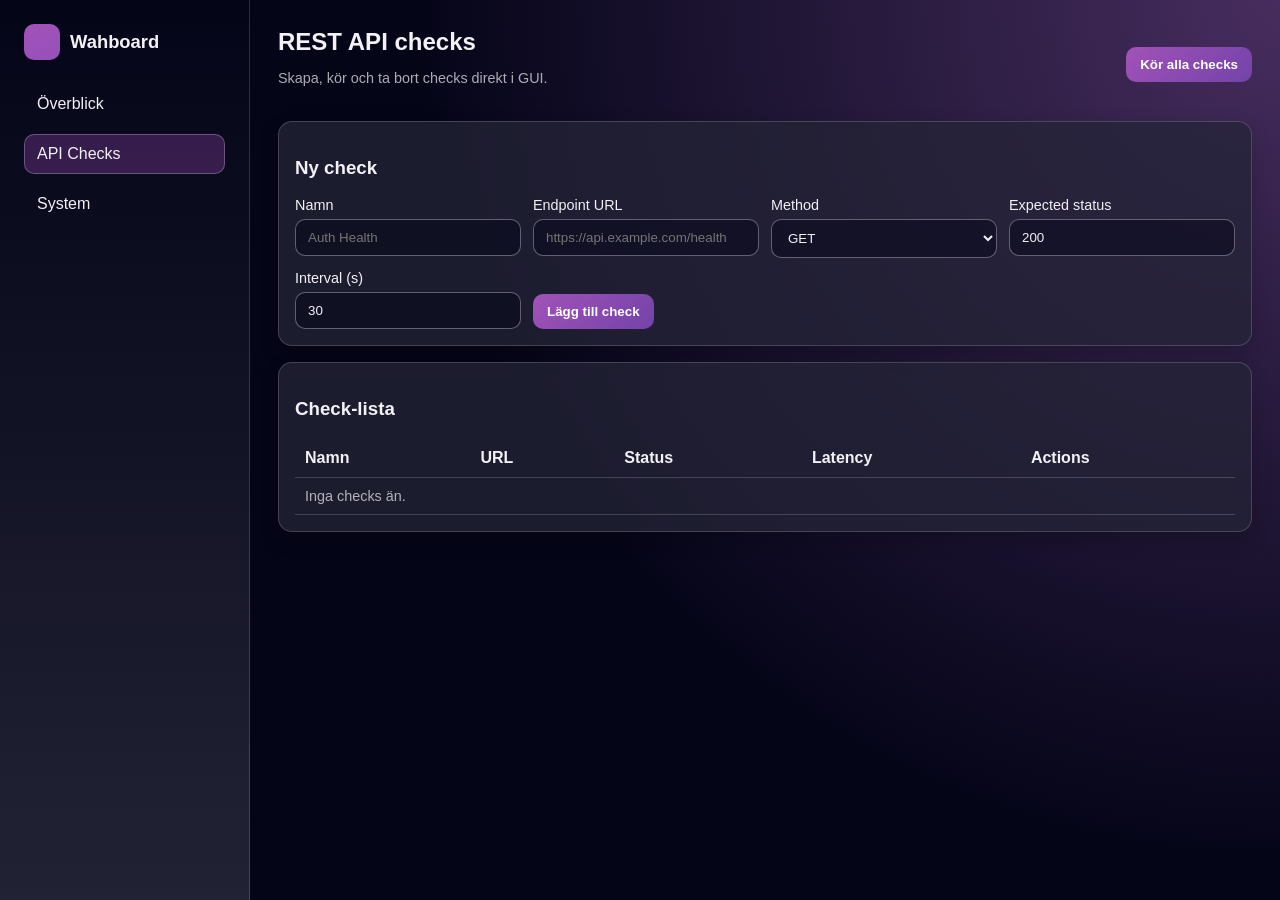
==== frontend/checks.html @ 0edba27a "Starta frontend med dashboard, API checks och systemsida" ====
<!doctype html>
<html lang="sv">
  <head>
    <meta charset="UTF-8" />
    <meta name="viewport" content="width=device-width, initial-scale=1.0" />
    <title>Wahboard API Checks</title>
    <link rel="stylesheet" href="styles.css" />
  </head>
  <body>
    <div class="layout">
      <aside class="sidebar">
        <div class="brand">
          <div class="brand-badge"></div>
          <h1>Wahboard</h1>
        </div>
        <nav class="nav">
          <a href="index.html">Överblick</a>
          <a href="checks.html">API Checks</a>
          <a href="system.html">System</a>
        </nav>
      </aside>

      <main class="main">
        <header class="page-header">
          <div>
            <h2>REST API checks</h2>
            <p class="muted">Skapa, kör och ta bort checks direkt i GUI.</p>
          </div>
          <button id="run-all">Kör alla checks</button>
        </header>

        <section class="card">
          <h3>Ny check</h3>
          <form id="check-form" class="form-grid">
            <label>Namn
              <input name="name" required placeholder="Auth Health" />
            </label>
            <label>Endpoint URL
              <input name="url" type="url" required placeholder="https://api.example.com/health" />
            </label>
            <label>Method
              <select name="method">
                <option>GET</option>
                <option>POST</option>
                <option>PUT</option>
                <option>DELETE</option>
              </select>
            </label>
            <label>Expected status
              <input name="expectedStatus" type="number" min="100" max="599" value="200" />
            </label>
            <label>Interval (s)
              <input name="intervalSeconds" type="number" min="5" value="30" />
            </label>
            <div style="display:flex;align-items:end;">
              <button type="submit">Lägg till check</button>
            </div>
          </form>
        </section>

        <section class="card" style="margin-top: 16px;">
          <h3>Check-lista</h3>
          <table>
            <thead>
              <tr>
                <th>Namn</th>
                <th>URL</th>
                <th>Status</th>
                <th>Latency</th>
                <th>Actions</th>
              </tr>
            </thead>
            <tbody id="checks-table"></tbody>
          </table>
        </section>
      </main>
    </div>

    <script type="module" src="checks.js"></script>
  </body>
</html>
---- frontend/styles.css ----
:root {
  --bg-900: #050518;
  --bg-800: #252537;
  --bg-700: #472d5f;
  --bg-600: #6f3d93;
  --accent-500: #a252b8;
  --accent-400: #8a43a5;
  --accent-300: #9551bb;
  --surface-100: #e1d5e5;
  --accent-200: #7243a9;
  --accent-100: #8d67b8;
  --ok: #40d69f;
  --warn: #ffb454;
  --danger: #ff5c8a;
}

* {
  box-sizing: border-box;
}

body {
  margin: 0;
  font-family: "Inter", "Segoe UI", sans-serif;
  background: radial-gradient(circle at top right, var(--bg-700) 0%, var(--bg-900) 55%);
  color: #f3f1f5;
  min-height: 100vh;
}

.layout {
  display: grid;
  grid-template-columns: 250px 1fr;
  min-height: 100vh;
}

.sidebar {
  background: linear-gradient(180deg, rgba(5, 5, 24, 0.98), rgba(37, 37, 55, 0.92));
  padding: 24px;
  border-right: 1px solid rgba(225, 213, 229, 0.18);
}

.brand {
  display: flex;
  align-items: center;
  gap: 10px;
  margin-bottom: 24px;
}

.brand-badge {
  width: 36px;
  height: 36px;
  border-radius: 10px;
  background: linear-gradient(145deg, var(--accent-500), var(--accent-300));
}

.brand h1 {
  font-size: 1.15rem;
  margin: 0;
}

.nav {
  display: flex;
  flex-direction: column;
  gap: 10px;
}

.nav a {
  text-decoration: none;
  color: #f3f1f5;
  padding: 10px 12px;
  border-radius: 10px;
  border: 1px solid transparent;
}

.nav a.active,
.nav a:hover {
  background: rgba(138, 67, 165, 0.35);
  border-color: rgba(225, 213, 229, 0.3);
}

.main {
  padding: 28px;
}

.page-header {
  display: flex;
  justify-content: space-between;
  align-items: center;
  margin-bottom: 20px;
}

.page-header h2 {
  margin: 0;
}

.grid {
  display: grid;
  gap: 16px;
}

.grid.cards-3 {
  grid-template-columns: repeat(auto-fit, minmax(220px, 1fr));
}

.card {
  background: rgba(37, 37, 55, 0.75);
  border: 1px solid rgba(225, 213, 229, 0.2);
  border-radius: 14px;
  padding: 16px;
  box-shadow: 0 8px 20px rgba(0, 0, 0, 0.2);
}

.metric {
  font-size: 1.6rem;
  font-weight: 700;
}

.muted {
  color: rgba(243, 241, 245, 0.7);
  font-size: 0.9rem;
}

.form-grid {
  display: grid;
  gap: 12px;
  grid-template-columns: repeat(auto-fit, minmax(200px, 1fr));
}

label {
  display: flex;
  flex-direction: column;
  gap: 6px;
  font-size: 0.9rem;
}

input,
select,
textarea {
  border: 1px solid rgba(225, 213, 229, 0.4);
  border-radius: 10px;
  background: rgba(5, 5, 24, 0.5);
  color: #f3f1f5;
  padding: 10px 12px;
}

button {
  border: 0;
  border-radius: 10px;
  padding: 10px 14px;
  background: linear-gradient(135deg, var(--accent-500), var(--accent-200));
  color: #fff;
  font-weight: 600;
  cursor: pointer;
}

button.secondary {
  background: rgba(225, 213, 229, 0.2);
  border: 1px solid rgba(225, 213, 229, 0.35);
}

button.danger {
  background: var(--danger);
}

table {
  width: 100%;
  border-collapse: collapse;
}

th,
td {
  text-align: left;
  padding: 10px;
  border-bottom: 1px solid rgba(225, 213, 229, 0.2);
}

.status {
  display: inline-block;
  padding: 4px 10px;
  border-radius: 999px;
  font-size: 0.8rem;
}

.status.ok { background: rgba(64, 214, 159, 0.2); color: var(--ok); }
.status.warn { background: rgba(255, 180, 84, 0.2); color: var(--warn); }
.status.danger { background: rgba(255, 92, 138, 0.2); color: var(--danger); }

@media (max-width: 860px) {
  .layout { grid-template-columns: 1fr; }
  .sidebar { border-right: 0; border-bottom: 1px solid rgba(225, 213, 229, 0.18); }
}
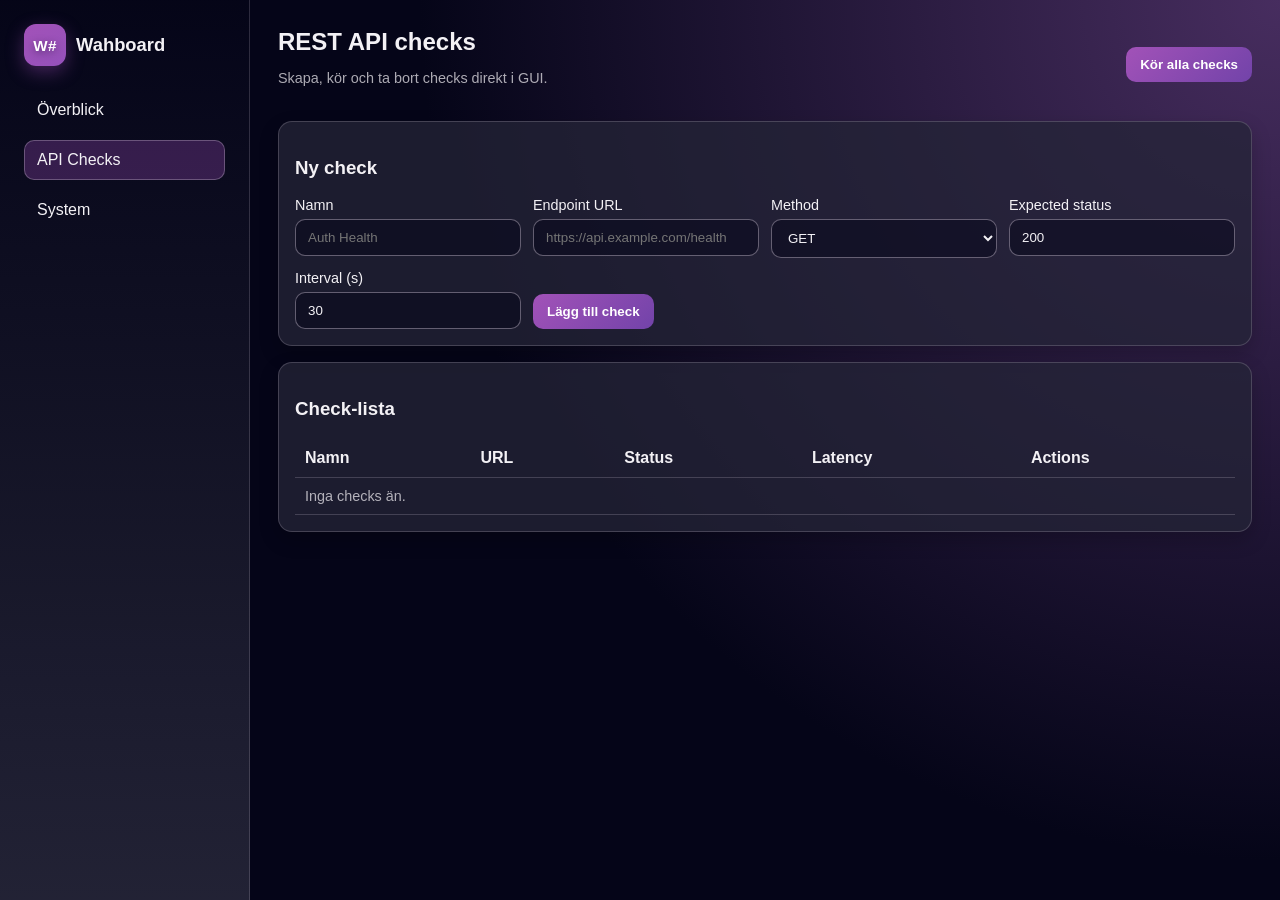
==== commit c1d6a6d4: "Add W# logo badge in sidebar branding" ====
--- a/frontend/checks.html
+++ b/frontend/checks.html
@@ -10,7 +10,7 @@
     <div class="layout">
       <aside class="sidebar">
         <div class="brand">
-          <div class="brand-badge"></div>
+          <div class="brand-badge" aria-hidden="true"><span class="brand-logo">W#</span></div>
           <h1>Wahboard</h1>
         </div>
         <nav class="nav">
--- a/frontend/styles.css
+++ b/frontend/styles.css
@@ -46,10 +46,21 @@
 }
 
 .brand-badge {
-  width: 36px;
-  height: 36px;
-  border-radius: 10px;
+  width: 42px;
+  height: 42px;
+  border-radius: 12px;
   background: linear-gradient(145deg, var(--accent-500), var(--accent-300));
+  display: grid;
+  place-items: center;
+  box-shadow: 0 6px 18px rgba(138, 67, 165, 0.45);
+}
+
+.brand-logo {
+  font-weight: 800;
+  font-size: 0.95rem;
+  letter-spacing: 0.02em;
+  color: #ffffff;
+  text-shadow: 0 2px 8px rgba(5, 5, 24, 0.45);
 }
 
 .brand h1 {
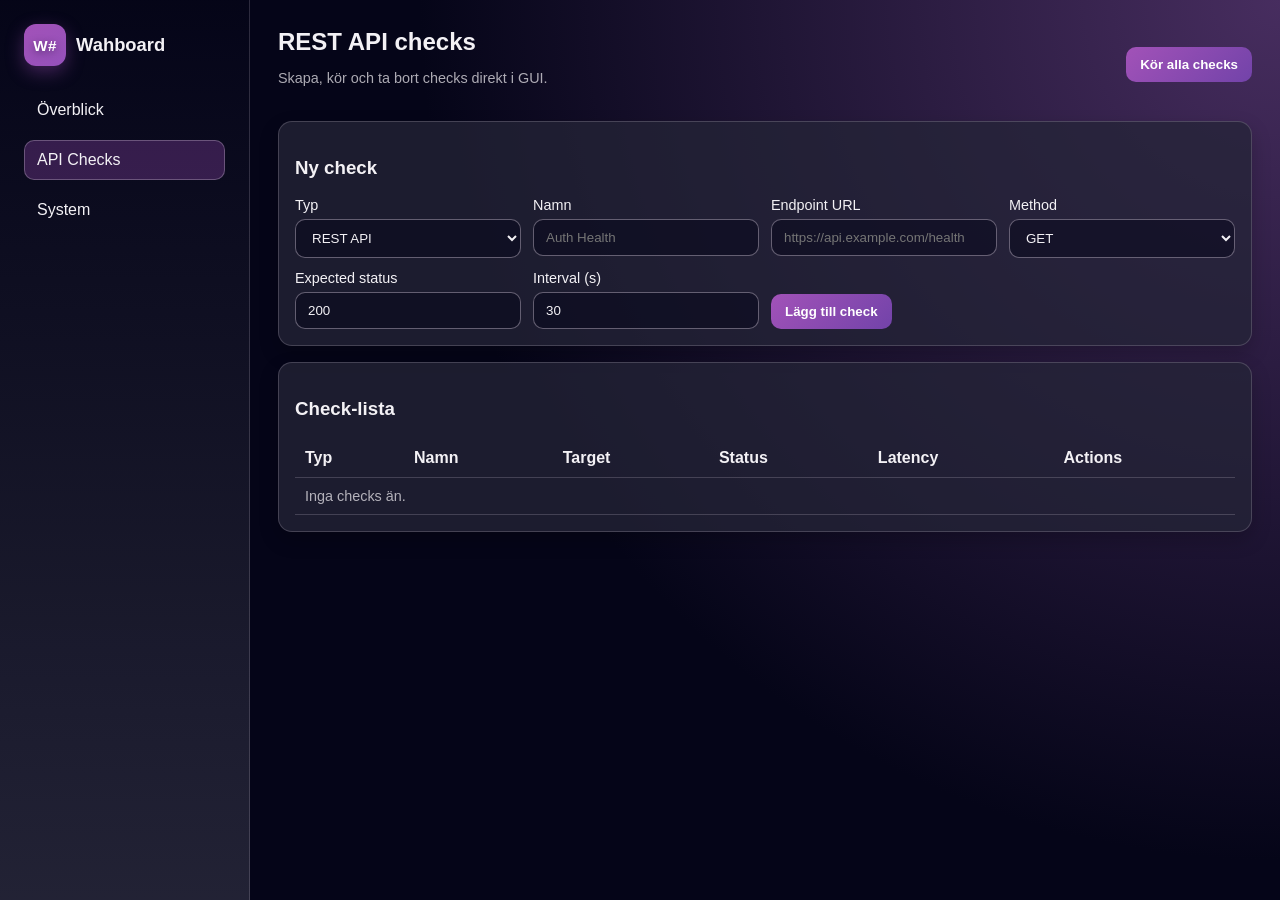
==== commit 581c8a51: "Add REST/Kusto tiles and Azure auth settings" ====
--- a/frontend/checks.html
+++ b/frontend/checks.html
@@ -32,13 +32,19 @@
         <section class="card">
           <h3>Ny check</h3>
           <form id="check-form" class="form-grid">
+            <label>Typ
+              <select name="type" id="check-type">
+                <option value="rest">REST API</option>
+                <option value="kusto">Azure Kusto</option>
+              </select>
+            </label>
             <label>Namn
               <input name="name" required placeholder="Auth Health" />
             </label>
-            <label>Endpoint URL
-              <input name="url" type="url" required placeholder="https://api.example.com/health" />
+            <label class="rest-field">Endpoint URL
+              <input name="url" type="url" placeholder="https://api.example.com/health" />
             </label>
-            <label>Method
+            <label class="rest-field">Method
               <select name="method">
                 <option>GET</option>
                 <option>POST</option>
@@ -46,8 +52,17 @@
                 <option>DELETE</option>
               </select>
             </label>
-            <label>Expected status
+            <label class="rest-field">Expected status
               <input name="expectedStatus" type="number" min="100" max="599" value="200" />
+            </label>
+            <label class="kusto-field">Kusto databas
+              <input name="kustoDatabase" placeholder="OperationsDB" />
+            </label>
+            <label class="kusto-field">Kusto query
+              <textarea name="kustoQuery" rows="3" placeholder="Heartbeat | take 1"></textarea>
+            </label>
+            <label class="kusto-field">Expected rows (min)
+              <input name="expectedRows" type="number" min="0" value="1" />
             </label>
             <label>Interval (s)
               <input name="intervalSeconds" type="number" min="5" value="30" />
@@ -63,8 +78,9 @@
           <table>
             <thead>
               <tr>
+                <th>Typ</th>
                 <th>Namn</th>
-                <th>URL</th>
+                <th>Target</th>
                 <th>Status</th>
                 <th>Latency</th>
                 <th>Actions</th>
--- a/frontend/styles.css
+++ b/frontend/styles.css
@@ -199,3 +199,57 @@
   .layout { grid-template-columns: 1fr; }
   .sidebar { border-right: 0; border-bottom: 1px solid rgba(225, 213, 229, 0.18); }
 }
+
+.dashboard-controls {
+  display: flex;
+  gap: 12px;
+  align-items: center;
+}
+
+.dashboard-controls label {
+  min-width: 170px;
+}
+
+.dashboard-controls select {
+  width: 100%;
+}
+
+@media (max-width: 860px) {
+  .dashboard-controls {
+    width: 100%;
+    flex-direction: column;
+    align-items: stretch;
+  }
+}
+
+.tiles-grid {
+  display: grid;
+  grid-template-columns: repeat(auto-fit, minmax(220px, 1fr));
+  gap: 12px;
+  margin-top: 12px;
+}
+
+.tile-card {
+  background: rgba(5, 5, 24, 0.45);
+  border: 1px solid rgba(225, 213, 229, 0.2);
+  border-radius: 12px;
+  padding: 12px;
+}
+
+.tile-card h4 {
+  margin: 10px 0 8px;
+}
+
+.tile-header {
+  display: flex;
+  align-items: center;
+  justify-content: space-between;
+  gap: 8px;
+}
+
+.tile-type {
+  font-size: 0.8rem;
+  border: 1px solid rgba(225, 213, 229, 0.3);
+  border-radius: 999px;
+  padding: 2px 8px;
+}
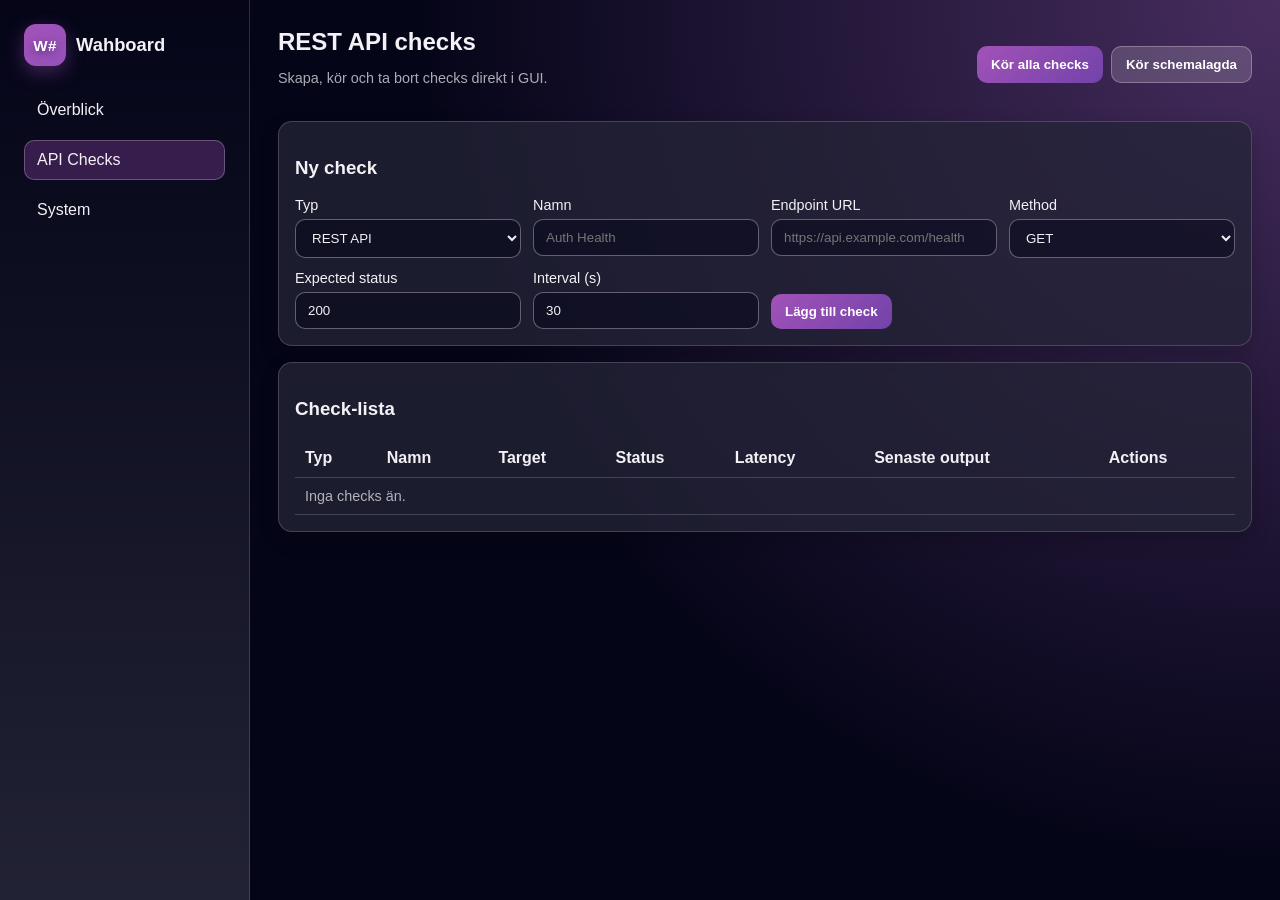
==== commit fb080e96: "Implement more roadmap MVP features in frontend" ====
--- a/frontend/checks.html
+++ b/frontend/checks.html
@@ -26,7 +26,7 @@
             <h2>REST API checks</h2>
             <p class="muted">Skapa, kör och ta bort checks direkt i GUI.</p>
           </div>
-          <button id="run-all">Kör alla checks</button>
+          <div style="display:flex; gap:8px;"><button id="run-all">Kör alla checks</button><button id="run-due" class="secondary">Kör schemalagda</button></div>
         </header>
 
         <section class="card">
@@ -36,6 +36,7 @@
               <select name="type" id="check-type">
                 <option value="rest">REST API</option>
                 <option value="kusto">Azure Kusto</option>
+                <option value="powershell">PowerShell</option>
               </select>
             </label>
             <label>Namn
@@ -64,6 +65,15 @@
             <label class="kusto-field">Expected rows (min)
               <input name="expectedRows" type="number" min="0" value="1" />
             </label>
+            <label class="powershell-field">PowerShell script
+              <textarea name="script" rows="5" placeholder="Get-Service | Where-Object {$_.Status -eq &quot;Running&quot;} | Select-Object -First 5"></textarea>
+            </label>
+            <label class="powershell-field">Förväntad text i output
+              <input name="expectedText" placeholder="Running" />
+            </label>
+            <label class="powershell-field">Script-timeout (ms)
+              <input name="scriptTimeoutMs" type="number" min="500" value="5000" />
+            </label>
             <label>Interval (s)
               <input name="intervalSeconds" type="number" min="5" value="30" />
             </label>
@@ -83,6 +93,7 @@
                 <th>Target</th>
                 <th>Status</th>
                 <th>Latency</th>
+                <th>Senaste output</th>
                 <th>Actions</th>
               </tr>
             </thead>
--- a/frontend/styles.css
+++ b/frontend/styles.css
@@ -253,3 +253,67 @@
   border-radius: 999px;
   padding: 2px 8px;
 }
+
+.tile-legend {
+  list-style: none;
+  margin: 0;
+  padding: 0;
+  display: grid;
+  gap: 8px;
+}
+
+.dot {
+  width: 10px;
+  height: 10px;
+  border-radius: 999px;
+  display: inline-block;
+  margin-right: 8px;
+}
+
+.dot.ok { background: var(--ok); }
+.dot.warn { background: var(--warn); }
+.dot.danger { background: var(--danger); }
+
+.tile-score {
+  width: 72px;
+  height: 72px;
+  border-radius: 999px;
+  display: grid;
+  place-items: center;
+  font-size: 1.4rem;
+  font-weight: 700;
+  border: 2px solid currentColor;
+}
+
+.tile-score.ok { color: var(--ok); }
+.tile-score.warn { color: var(--warn); }
+.tile-score.danger { color: var(--danger); }
+
+.latency-row {
+  margin-bottom: 10px;
+}
+
+.latency-label {
+  font-size: 0.85rem;
+  margin-bottom: 4px;
+}
+
+.latency-bar-wrap {
+  background: rgba(225, 213, 229, 0.12);
+  border-radius: 8px;
+  position: relative;
+  height: 24px;
+  overflow: hidden;
+}
+
+.latency-bar {
+  height: 100%;
+  background: linear-gradient(135deg, var(--accent-500), var(--accent-200));
+}
+
+.latency-bar-wrap span {
+  position: absolute;
+  right: 8px;
+  top: 3px;
+  font-size: 0.8rem;
+}
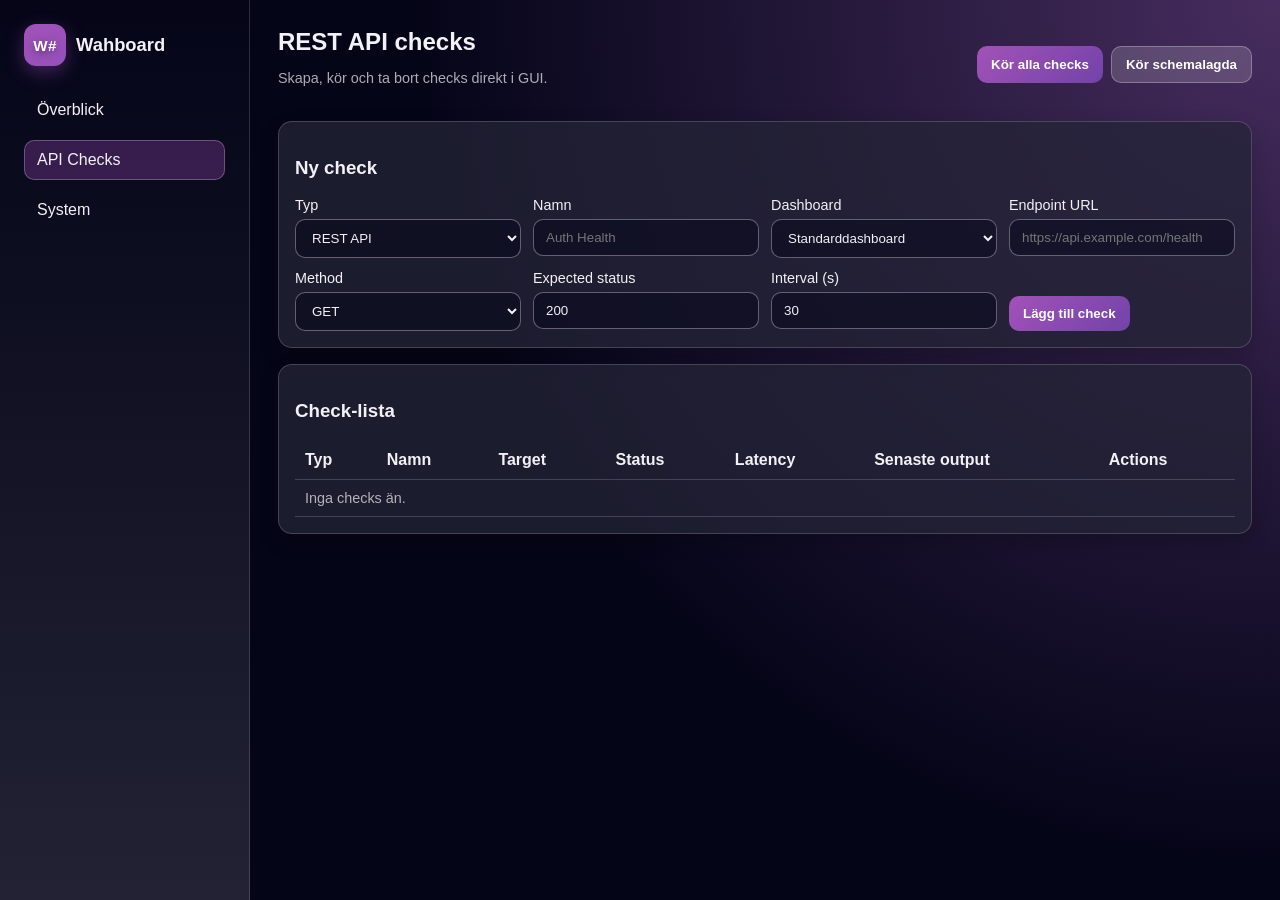
==== commit ae47fbfd: "Lägg till stöd för egna dashboards och check-koppling" ====
--- a/frontend/checks.html
+++ b/frontend/checks.html
@@ -41,6 +41,9 @@
             </label>
             <label>Namn
               <input name="name" required placeholder="Auth Health" />
+            </label>
+            <label>Dashboard
+              <select name="dashboardId" id="dashboard-select"></select>
             </label>
             <label class="rest-field">Endpoint URL
               <input name="url" type="url" placeholder="https://api.example.com/health" />
